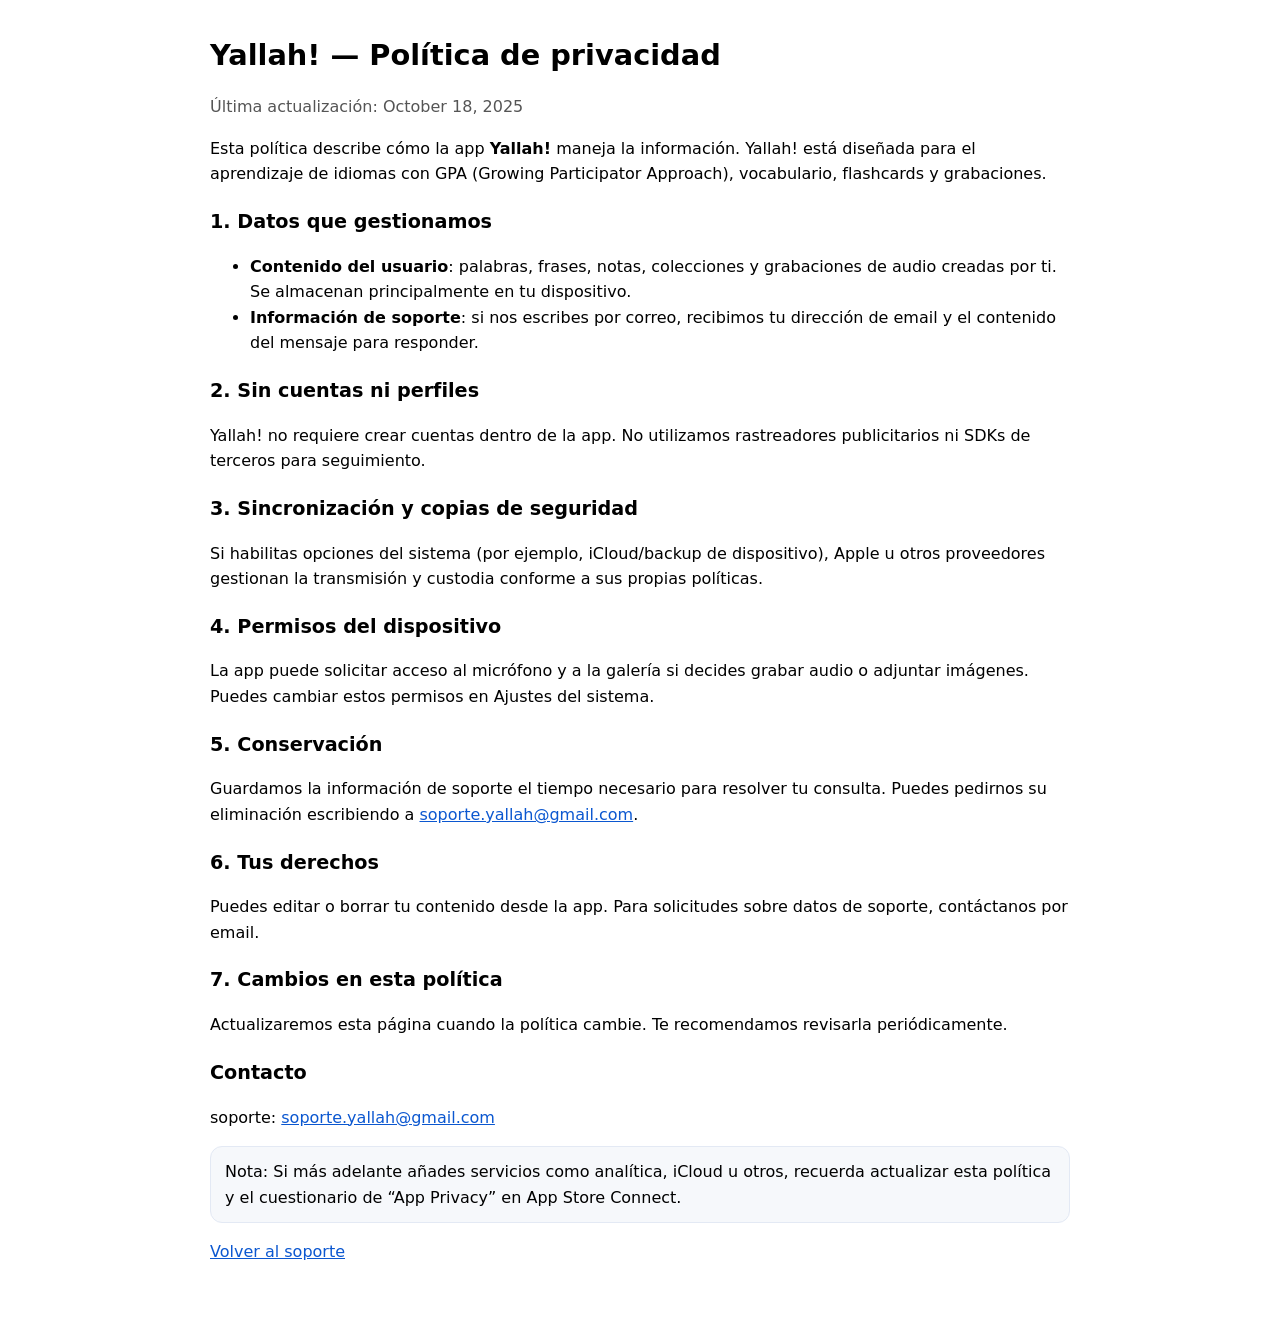
==== privacy.html @ 9294b84b "Add files via upload" ====
<!doctype html>
<html lang="es">
<head>
  <meta charset="utf-8">
  <meta name="viewport" content="width=device-width, initial-scale=1">
  <title>Yallah! — Política de privacidad</title>
  <style>
    body { font-family: system-ui,-apple-system,Segoe UI,Roboto,Inter,Arial; max-width: 860px; margin: 0 auto; padding: 32px 18px 60px; line-height: 1.6; }
    h1 { font-size: 1.8rem; margin: 0 0 10px 0; }
    h2 { font-size: 1.2rem; margin-top: 20px; }
    .muted { color:#555; }
    a { color:#0b57d0; }
    .note { background:#f6f8fb; border:1px solid #e3e9f4; border-radius:12px; padding:12px 14px; }
  </style>
</head>
<body>
  <h1>Yallah! — Política de privacidad</h1>
  <p class="muted">Última actualización: October 18, 2025</p>

  <p>Esta política describe cómo la app <strong>Yallah!</strong> maneja la información. Yallah! está diseñada para el aprendizaje de idiomas con GPA (Growing Participator Approach), vocabulario, flashcards y grabaciones.</p>

  <h2>1. Datos que gestionamos</h2>
  <ul>
    <li><strong>Contenido del usuario</strong>: palabras, frases, notas, colecciones y grabaciones de audio creadas por ti. Se almacenan principalmente en tu dispositivo.</li>
    <li><strong>Información de soporte</strong>: si nos escribes por correo, recibimos tu dirección de email y el contenido del mensaje para responder.</li>
  </ul>

  <h2>2. Sin cuentas ni perfiles</h2>
  <p>Yallah! no requiere crear cuentas dentro de la app. No utilizamos rastreadores publicitarios ni SDKs de terceros para seguimiento.</p>

  <h2>3. Sincronización y copias de seguridad</h2>
  <p>Si habilitas opciones del sistema (por ejemplo, iCloud/backup de dispositivo), Apple u otros proveedores gestionan la transmisión y custodia conforme a sus propias políticas.</p>

  <h2>4. Permisos del dispositivo</h2>
  <p>La app puede solicitar acceso al micrófono y a la galería si decides grabar audio o adjuntar imágenes. Puedes cambiar estos permisos en Ajustes del sistema.</p>

  <h2>5. Conservación</h2>
  <p>Guardamos la información de soporte el tiempo necesario para resolver tu consulta. Puedes pedirnos su eliminación escribiendo a <a href="mailto:soporte.yallah@gmail.com">soporte.yallah@gmail.com</a>.</p>

  <h2>6. Tus derechos</h2>
  <p>Puedes editar o borrar tu contenido desde la app. Para solicitudes sobre datos de soporte, contáctanos por email.</p>

  <h2>7. Cambios en esta política</h2>
  <p>Actualizaremos esta página cuando la política cambie. Te recomendamos revisarla periódicamente.</p>

  <h2>Contacto</h2>
  <p>soporte: <a href="mailto:soporte.yallah@gmail.com">soporte.yallah@gmail.com</a></p>

  <p class="note">Nota: Si más adelante añades servicios como analítica, iCloud u otros, recuerda actualizar esta política y el cuestionario de “App Privacy” en App Store Connect.</p>

  <p><a href="index.html">Volver al soporte</a></p>
</body>
</html>
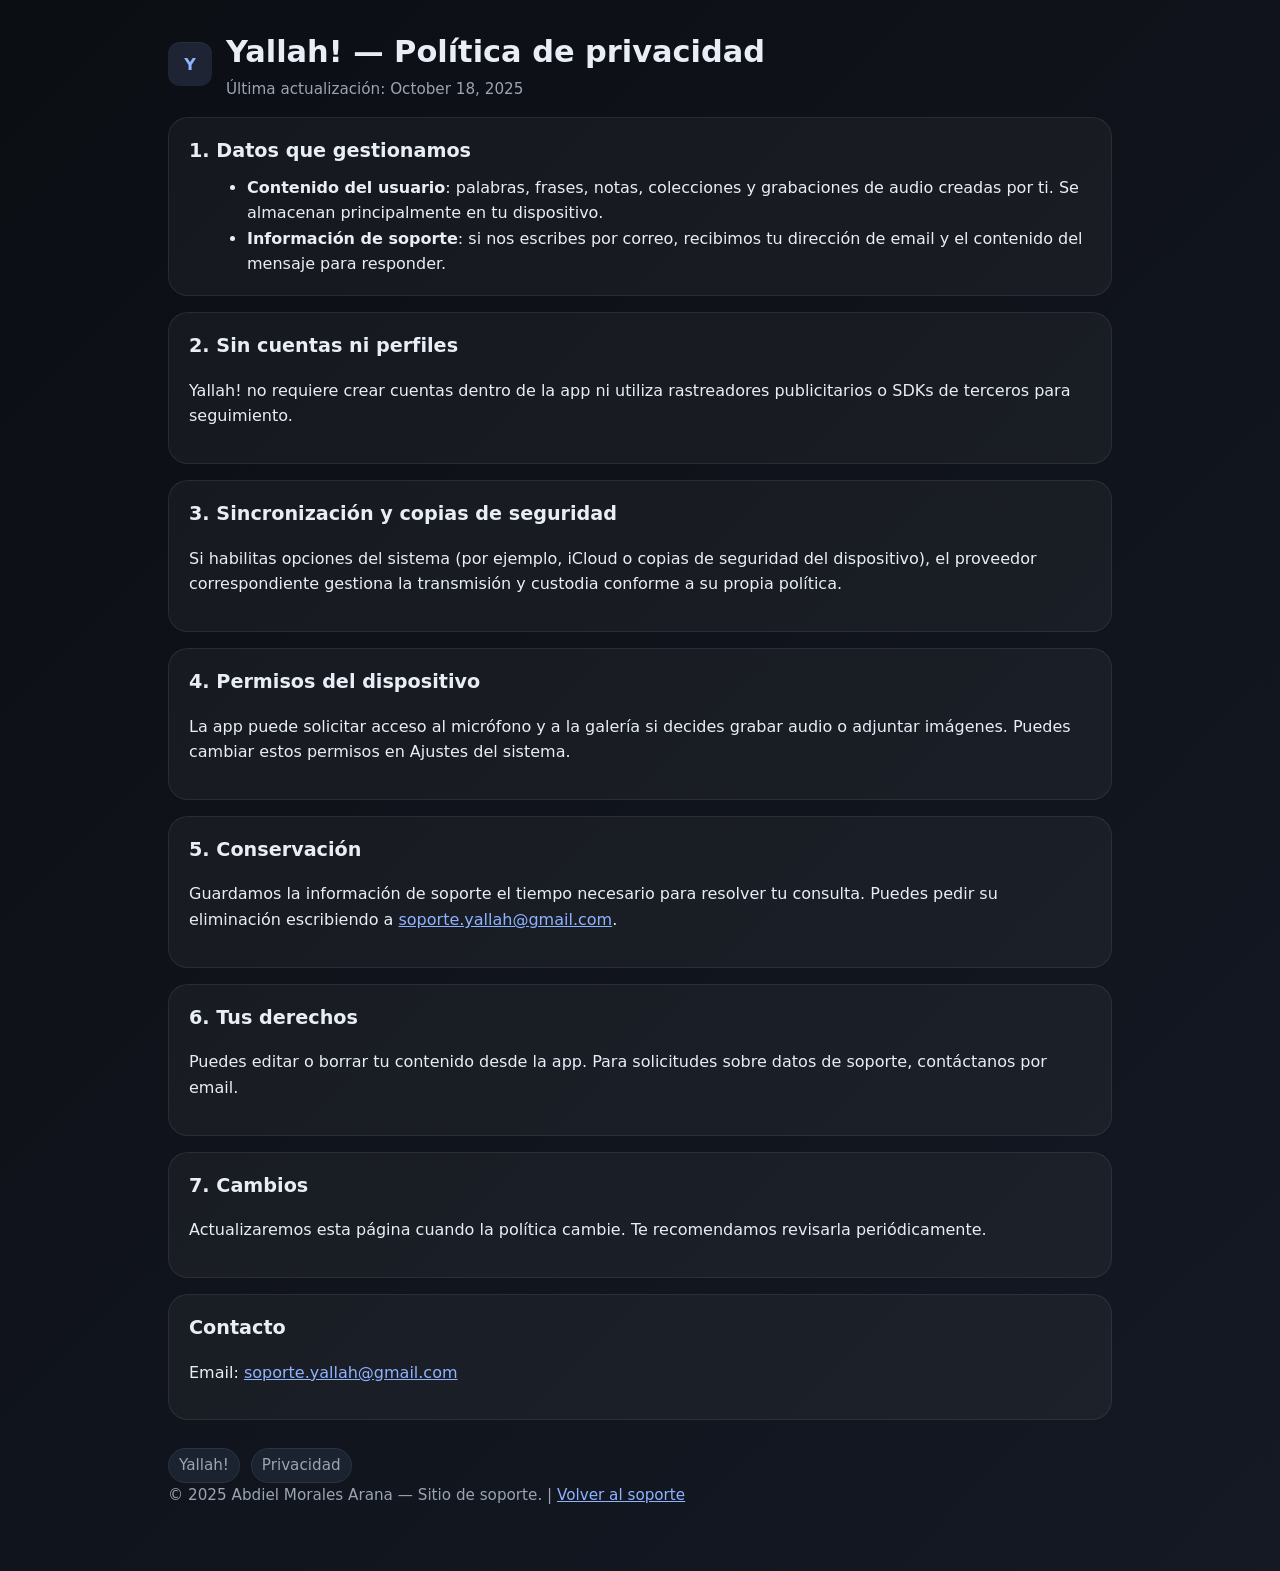
==== commit 2a45849b: "Add files via upload" ====
--- a/privacy.html
+++ b/privacy.html
@@ -1,54 +1,70 @@
-
 <!doctype html>
 <html lang="es">
 <head>
   <meta charset="utf-8">
   <meta name="viewport" content="width=device-width, initial-scale=1">
   <title>Yallah! — Política de privacidad</title>
-  <style>
-    body { font-family: system-ui,-apple-system,Segoe UI,Roboto,Inter,Arial; max-width: 860px; margin: 0 auto; padding: 32px 18px 60px; line-height: 1.6; }
-    h1 { font-size: 1.8rem; margin: 0 0 10px 0; }
-    h2 { font-size: 1.2rem; margin-top: 20px; }
-    .muted { color:#555; }
-    a { color:#0b57d0; }
-    .note { background:#f6f8fb; border:1px solid #e3e9f4; border-radius:12px; padding:12px 14px; }
-  </style>
+  <meta name="description" content="Política de privacidad de Yallah!: datos locales en el dispositivo, permisos y contacto de soporte.">
+  <link rel="stylesheet" href="styles.css">
 </head>
 <body>
-  <h1>Yallah! — Política de privacidad</h1>
-  <p class="muted">Última actualización: October 18, 2025</p>
+  <div class="container">
+    <header>
+      <div class="logo">Y</div>
+      <div>
+        <h1>Yallah! — Política de privacidad</h1>
+        <div class="muted small">Última actualización: October 18, 2025</div>
+      </div>
+    </header>
 
-  <p>Esta política describe cómo la app <strong>Yallah!</strong> maneja la información. Yallah! está diseñada para el aprendizaje de idiomas con GPA (Growing Participator Approach), vocabulario, flashcards y grabaciones.</p>
+    <section class="card">
+      <h2>1. Datos que gestionamos</h2>
+      <ul>
+        <li><strong>Contenido del usuario</strong>: palabras, frases, notas, colecciones y grabaciones de audio creadas por ti. Se almacenan principalmente en tu dispositivo.</li>
+        <li><strong>Información de soporte</strong>: si nos escribes por correo, recibimos tu dirección de email y el contenido del mensaje para responder.</li>
+      </ul>
+    </section>
 
-  <h2>1. Datos que gestionamos</h2>
-  <ul>
-    <li><strong>Contenido del usuario</strong>: palabras, frases, notas, colecciones y grabaciones de audio creadas por ti. Se almacenan principalmente en tu dispositivo.</li>
-    <li><strong>Información de soporte</strong>: si nos escribes por correo, recibimos tu dirección de email y el contenido del mensaje para responder.</li>
-  </ul>
+    <section class="card">
+      <h2>2. Sin cuentas ni perfiles</h2>
+      <p>Yallah! no requiere crear cuentas dentro de la app ni utiliza rastreadores publicitarios o SDKs de terceros para seguimiento.</p>
+    </section>
 
-  <h2>2. Sin cuentas ni perfiles</h2>
-  <p>Yallah! no requiere crear cuentas dentro de la app. No utilizamos rastreadores publicitarios ni SDKs de terceros para seguimiento.</p>
+    <section class="card">
+      <h2>3. Sincronización y copias de seguridad</h2>
+      <p>Si habilitas opciones del sistema (por ejemplo, iCloud o copias de seguridad del dispositivo), el proveedor correspondiente gestiona la transmisión y custodia conforme a su propia política.</p>
+    </section>
 
-  <h2>3. Sincronización y copias de seguridad</h2>
-  <p>Si habilitas opciones del sistema (por ejemplo, iCloud/backup de dispositivo), Apple u otros proveedores gestionan la transmisión y custodia conforme a sus propias políticas.</p>
+    <section class="card">
+      <h2>4. Permisos del dispositivo</h2>
+      <p>La app puede solicitar acceso al micrófono y a la galería si decides grabar audio o adjuntar imágenes. Puedes cambiar estos permisos en Ajustes del sistema.</p>
+    </section>
 
-  <h2>4. Permisos del dispositivo</h2>
-  <p>La app puede solicitar acceso al micrófono y a la galería si decides grabar audio o adjuntar imágenes. Puedes cambiar estos permisos en Ajustes del sistema.</p>
+    <section class="card">
+      <h2>5. Conservación</h2>
+      <p>Guardamos la información de soporte el tiempo necesario para resolver tu consulta. Puedes pedir su eliminación escribiendo a <a href="mailto:soporte.yallah@gmail.com">soporte.yallah@gmail.com</a>.</p>
+    </section>
 
-  <h2>5. Conservación</h2>
-  <p>Guardamos la información de soporte el tiempo necesario para resolver tu consulta. Puedes pedirnos su eliminación escribiendo a <a href="mailto:soporte.yallah@gmail.com">soporte.yallah@gmail.com</a>.</p>
+    <section class="card">
+      <h2>6. Tus derechos</h2>
+      <p>Puedes editar o borrar tu contenido desde la app. Para solicitudes sobre datos de soporte, contáctanos por email.</p>
+    </section>
 
-  <h2>6. Tus derechos</h2>
-  <p>Puedes editar o borrar tu contenido desde la app. Para solicitudes sobre datos de soporte, contáctanos por email.</p>
+    <section class="card">
+      <h2>7. Cambios</h2>
+      <p>Actualizaremos esta página cuando la política cambie. Te recomendamos revisarla periódicamente.</p>
+    </section>
 
-  <h2>7. Cambios en esta política</h2>
-  <p>Actualizaremos esta página cuando la política cambie. Te recomendamos revisarla periódicamente.</p>
+    <section class="card">
+      <h2>Contacto</h2>
+      <p>Email: <a href="mailto:soporte.yallah@gmail.com">soporte.yallah@gmail.com</a></p>
+    </section>
 
-  <h2>Contacto</h2>
-  <p>soporte: <a href="mailto:soporte.yallah@gmail.com">soporte.yallah@gmail.com</a></p>
-
-  <p class="note">Nota: Si más adelante añades servicios como analítica, iCloud u otros, recuerda actualizar esta política y el cuestionario de “App Privacy” en App Store Connect.</p>
-
-  <p><a href="index.html">Volver al soporte</a></p>
+    <footer>
+      <span class="tag">Yallah!</span>
+      <span class="tag">Privacidad</span>
+      <div class="muted">© 2025 Abdiel Morales Arana — Sitio de soporte. | <a href="index.html">Volver al soporte</a></div>
+    </footer>
+  </div>
 </body>
 </html>
--- a/styles.css
+++ b/styles.css
@@ -0,0 +1,53 @@
+
+/* Yallah! Support Site — minimal, clean, responsive */
+:root{
+  --bg:#0f1115; --card:#151924; --ink:#e9eef6; --muted:#9aa4b2; --accent:#8fb3ff; --line:#22304a;
+}
+*{box-sizing:border-box}
+html,body{margin:0;padding:0}
+body{
+  font-family:system-ui,-apple-system,Segoe UI,Roboto,Inter,Arial;
+  background:linear-gradient(135deg,#0b0e13,#151924);
+  color:var(--ink);
+  line-height:1.6;
+}
+.container{max-width:980px;margin:0 auto;padding:28px 18px 64px}
+header{display:flex;align-items:center;gap:14px;margin-bottom:16px}
+.logo{width:44px;height:44px;border-radius:12px;background:#1e2433;display:grid;place-items:center;
+      font-weight:700;color:var(--accent);box-shadow:0 1px 0 rgba(255,255,255,0.04) inset}
+h1{font-size:1.9rem;margin:0}
+nav{margin:10px 0 20px 0;display:flex;flex-wrap:wrap;gap:10px}
+nav a{padding:6px 10px;border:1px solid var(--line);border-radius:999px;text-decoration:none;color:var(--ink);}
+.card{
+  background:rgba(255,255,255,0.04);
+  border:1px solid rgba(255,255,255,0.08);
+  border-radius:20px;
+  padding:18px 20px;
+  margin:16px 0;
+}
+.card h2{margin:0 0 8px 0;font-size:1.2rem}
+ul{margin:8px 0 0 18px}
+a{color:var(--accent)}
+.muted{color:var(--muted)}
+.grid{display:grid;gap:14px}
+@media(min-width:860px){.grid-2{grid-template-columns:1fr 1fr}}
+.tag{display:inline-block;background:#1b2230;border:1px solid #2a3447;border-radius:999px;padding:4px 10px;margin-right:6px}
+footer{margin-top:28px;color:var(--muted);font-size:.95rem}
+.kbd{font-family:ui-monospace,SFMono-Regular,Menlo,Consolas,monospace;background:#1b2230;border:1px solid #2a3447;border-radius:6px;padding:2px 6px}
+hr{border:0;border-top:1px solid var(--line);margin:22px 0}
+.small{font-size:.95rem}
+ol.steps{counter-reset: step;list-style: none;margin-left:0;padding-left:0}
+ol.steps li{position:relative;padding-left:38px;margin:12px 0}
+ol.steps li:before{
+  counter-increment: step; content: counter(step);
+  position:absolute;left:0;top:0;
+  width:28px;height:28px;display:grid;place-items:center;
+  border-radius:999px;background:#1b2230;border:1px solid #2a3447;color:var(--ink);
+}
+.code{background:#1b2230;border:1px solid #2a3447;border-radius:10px;padding:10px 12px;font-family:ui-monospace,monospace;white-space:pre-wrap}
+table{width:100%;border-collapse:collapse}
+td,th{border:1px solid #2a3447;padding:8px 10px}
+thead th{background:#121826}
+.badge{font-size:.8rem;padding:2px 8px;border-radius:999px;border:1px solid #2a3447;background:#1b2230;color:#9ec1ff}
+.warn{background:#2a1b1b;border-color:#503232}
+.success{background:#1b2a1b;border-color:#325032}
